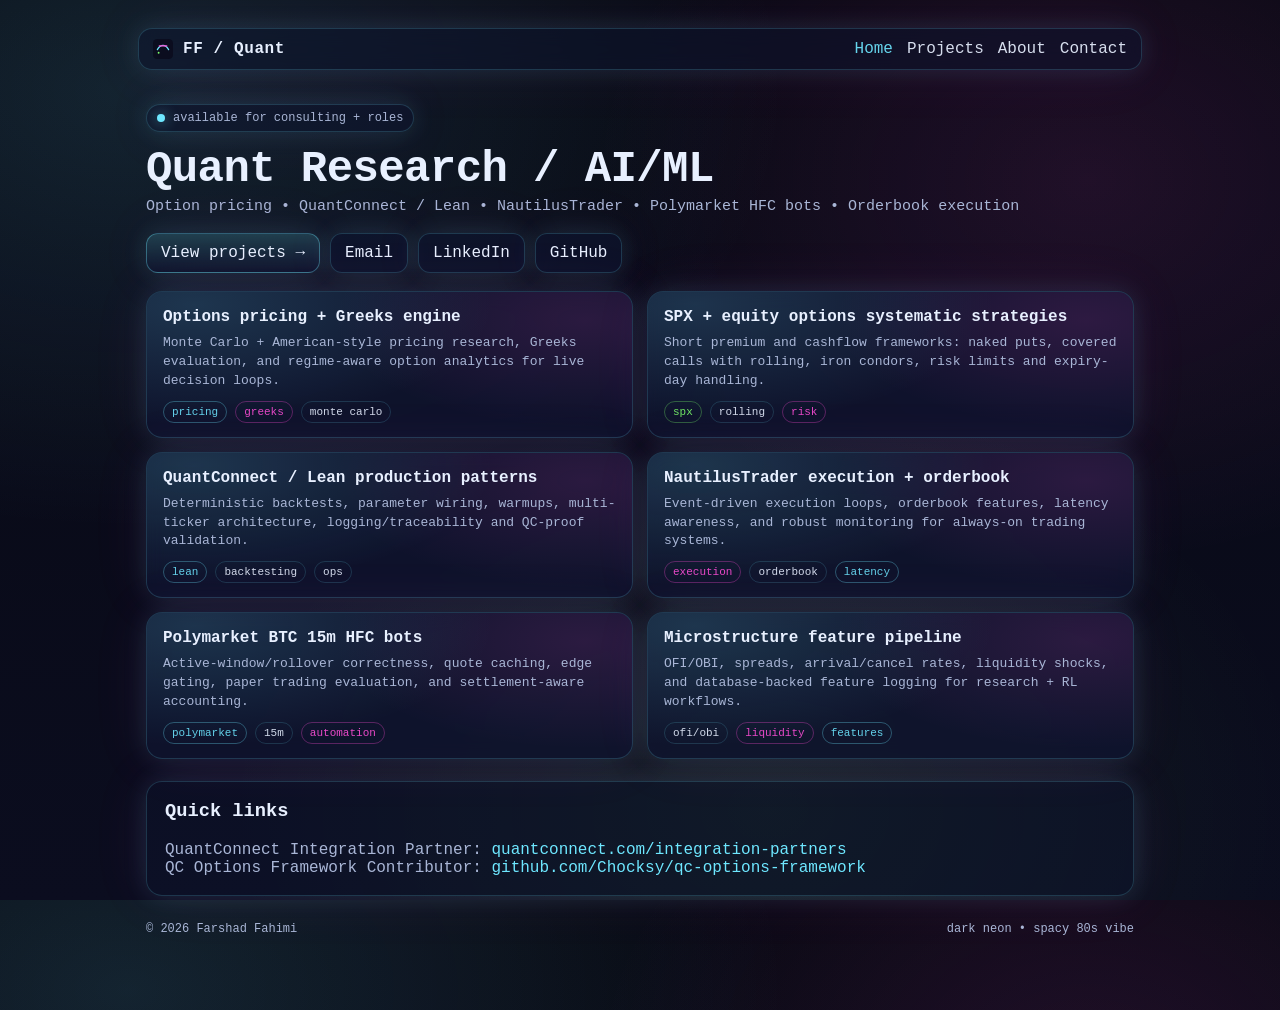
==== index.html @ 7ea34ff3 "Initial neon site" ====
<!doctype html>
<html lang="en">
<head>
  <meta charset="utf-8" />
  <meta name="viewport" content="width=device-width, initial-scale=1" />
  <title>Farshad Fahimi — Quant Research / AI/ML</title>
  <meta name="description" content="Quant Research / AI/ML — Options pricing, QuantConnect/Lean, NautilusTrader, Polymarket HFC bots, orderbook execution."/>
  <link rel="icon" href="/assets/img/favicon.svg" type="image/svg+xml">
  <link rel="stylesheet" href="/assets/css/styles.css" />
</head>
<body>
  <div class="wrap">
    <div class="nav">
      <div class="brand">
        <img src="/assets/img/favicon.svg" alt="logo"/>
        <span>FF / Quant</span>
      </div>
      <div class="links">
        <a class="active" href="/">Home</a>
        <a href="/projects/">Projects</a>
        <a href="/about/">About</a>
        <a href="/contact/">Contact</a>
      </div>
    </div>

    <div class="hero">
      <div class="kicker"><span class="dot"></span> available for consulting + roles</div>
      <h1>Quant Research / AI/ML</h1>
      <h2>Option pricing • QuantConnect / Lean • NautilusTrader • Polymarket HFC bots • Orderbook execution</h2>

      <div class="cta">
        <a class="btn primary" href="/projects/">View projects →</a>
        <a class="btn" href="mailto:farshad.fahimi@gmail.com">Email</a>
        <a class="btn" href="https://www.linkedin.com/in/fafaimi" target="_blank" rel="noreferrer">LinkedIn</a>
        <a class="btn" href="https://github.com/ffahimi" target="_blank" rel="noreferrer">GitHub</a>
      </div>

      <div class="grid">
        <div class="card">
          <h3>Options pricing + Greeks engine</h3>
          <p>Monte Carlo + American-style pricing research, Greeks evaluation, and regime-aware option analytics for live decision loops.</p>
          <div class="tags">
            <span class="tag neon">pricing</span><span class="tag pink">greeks</span><span class="tag">monte carlo</span>
          </div>
        </div>

        <div class="card">
          <h3>SPX + equity options systematic strategies</h3>
          <p>Short premium and cashflow frameworks: naked puts, covered calls with rolling, iron condors, risk limits and expiry-day handling.</p>
          <div class="tags">
            <span class="tag lime">spx</span><span class="tag">rolling</span><span class="tag pink">risk</span>
          </div>
        </div>

        <div class="card">
          <h3>QuantConnect / Lean production patterns</h3>
          <p>Deterministic backtests, parameter wiring, warmups, multi-ticker architecture, logging/traceability and QC-proof validation.</p>
          <div class="tags">
            <span class="tag neon">lean</span><span class="tag">backtesting</span><span class="tag">ops</span>
          </div>
        </div>

        <div class="card">
          <h3>NautilusTrader execution + orderbook</h3>
          <p>Event-driven execution loops, orderbook features, latency awareness, and robust monitoring for always-on trading systems.</p>
          <div class="tags">
            <span class="tag pink">execution</span><span class="tag">orderbook</span><span class="tag neon">latency</span>
          </div>
        </div>

        <div class="card">
          <h3>Polymarket BTC 15m HFC bots</h3>
          <p>Active-window/rollover correctness, quote caching, edge gating, paper trading evaluation, and settlement-aware accounting.</p>
          <div class="tags">
            <span class="tag neon">polymarket</span><span class="tag">15m</span><span class="tag pink">automation</span>
          </div>
        </div>

        <div class="card">
          <h3>Microstructure feature pipeline</h3>
          <p>OFI/OBI, spreads, arrival/cancel rates, liquidity shocks, and database-backed feature logging for research + RL workflows.</p>
          <div class="tags">
            <span class="tag">ofi/obi</span><span class="tag pink">liquidity</span><span class="tag neon">features</span>
          </div>
        </div>
      </div>

      <div class="section">
        <h3 style="margin-top:0;">Quick links</h3>
        <p style="margin:0;color:var(--muted);">
          QuantConnect Integration Partner:
          <a href="https://www.quantconnect.com/integration-partners/" target="_blank" rel="noreferrer">quantconnect.com/integration-partners</a>
          <br/>
          QC Options Framework Contributor:
          <a href="https://github.com/Chocksy/qc-options-framework" target="_blank" rel="noreferrer">github.com/Chocksy/qc-options-framework</a>
        </p>
      </div>

      <div class="footer">
        <span>© <span id="y"></span> Farshad Fahimi</span>
        <span>dark neon • spacy 80s vibe</span>
      </div>
    </div>
  </div>

  <script>
    document.getElementById('y').textContent = new Date().getFullYear();
  </script>
</body>
</html>
---- assets/css/styles.css ----
:root{
  --bg:#070812;
  --bg2:#0b0d1f;
  --card:#0f1430cc;
  --border:rgba(110,231,255,.18);
  --text:#e8f0ff;
  --muted:#a9b6d6;
  --neon:#6ee7ff;
  --pink:#ff4fd8;
  --lime:#7CFF6B;
  --shadow: 0 0 24px rgba(110,231,255,.12), 0 0 60px rgba(255,79,216,.08);
  --radius:16px;
  --max: 1040px;
}

*{ box-sizing:border-box; }
html,body{ height:100%; }
body{
  margin:0;
  font-family: ui-monospace, SFMono-Regular, Menlo, Monaco, Consolas, "Liberation Mono", "Courier New", monospace;
  color:var(--text);
  background:
    radial-gradient(1200px 800px at 10% 10%, rgba(110,231,255,.12), transparent 55%),
    radial-gradient(900px 700px at 85% 20%, rgba(255,79,216,.10), transparent 55%),
    radial-gradient(900px 700px at 60% 90%, rgba(124,255,107,.08), transparent 60%),
    linear-gradient(180deg, var(--bg), var(--bg2));
  overflow-x:hidden;
}

a{ color:var(--neon); text-decoration:none; }
a:hover{ text-decoration:underline; }

.wrap{ max-width:var(--max); margin:0 auto; padding:28px 18px 64px; }

.nav{
  display:flex; align-items:center; justify-content:space-between;
  gap:16px; padding:10px 14px; border:1px solid var(--border);
  border-radius:14px; background:rgba(15,20,48,.5); box-shadow:var(--shadow);
  backdrop-filter: blur(10px);
}
.brand{
  display:flex; align-items:center; gap:10px;
  font-weight:700; letter-spacing:.6px;
}
.brand img{ width:20px; height:20px; }
.links{ display:flex; gap:14px; flex-wrap:wrap; }
.links a{ color:var(--text); opacity:.92; }
.links a.active{ color:var(--neon); }

.hero{ padding:34px 8px 10px; }
.kicker{
  display:inline-flex; gap:8px; align-items:center;
  border:1px solid var(--border);
  padding:6px 10px; border-radius:999px;
  background:rgba(15,20,48,.55);
  box-shadow:var(--shadow);
  color:var(--muted);
  font-size:12px;
}
.dot{
  width:8px; height:8px; border-radius:50%;
  background:var(--neon); box-shadow:0 0 14px rgba(110,231,255,.7);
}

h1{
  margin:14px 0 6px;
  font-size:44px; line-height:1.05;
  letter-spacing:-.6px;
}
h2{
  margin:0 0 18px;
  font-size:15px; font-weight:500;
  color:var(--muted);
}
.cta{
  display:flex; gap:10px; flex-wrap:wrap; margin-top:18px;
}
.btn{
  display:inline-flex; gap:10px; align-items:center; justify-content:center;
  padding:10px 14px;
  border-radius:12px;
  border:1px solid var(--border);
  background:rgba(15,20,48,.65);
  color:var(--text);
  box-shadow:var(--shadow);
}
.btn.primary{
  border-color: rgba(110,231,255,.35);
  background: linear-gradient(180deg, rgba(110,231,255,.18), rgba(15,20,48,.7));
}
.btn:hover{ transform: translateY(-1px); }
.btn:active{ transform: translateY(0px); }

.grid{
  margin-top:18px;
  display:grid;
  grid-template-columns: repeat(12, 1fr);
  gap:14px;
}
.card{
  grid-column: span 6;
  border:1px solid var(--border);
  border-radius: var(--radius);
  background: var(--card);
  box-shadow: var(--shadow);
  padding:16px 16px 14px;
  backdrop-filter: blur(10px);
  position:relative;
  overflow:hidden;
}
.card::before{
  content:"";
  position:absolute; inset:-2px;
  background: radial-gradient(500px 200px at 10% 10%, rgba(110,231,255,.16), transparent 60%),
              radial-gradient(420px 180px at 90% 20%, rgba(255,79,216,.12), transparent 60%);
  pointer-events:none;
}
.card > *{ position:relative; }
.card h3{ margin:0 0 8px; font-size:16px; }
.card p{ margin:0; color:var(--muted); font-size:13px; line-height:1.45; }
.tags{ margin-top:10px; display:flex; gap:8px; flex-wrap:wrap; }
.tag{
  font-size:11px;
  padding:4px 8px;
  border-radius:999px;
  border:1px solid var(--border);
  color:var(--text);
  opacity:.9;
}
.tag.neon{ border-color: rgba(110,231,255,.35); color: var(--neon); }
.tag.pink{ border-color: rgba(255,79,216,.35); color: var(--pink); }
.tag.lime{ border-color: rgba(124,255,107,.35); color: var(--lime); }

.section{
  margin-top:22px;
  border:1px solid var(--border);
  border-radius: var(--radius);
  background: rgba(15,20,48,.45);
  box-shadow: var(--shadow);
  padding: 18px;
}

.footer{
  margin-top:26px;
  color:var(--muted);
  font-size:12px;
  display:flex;
  justify-content:space-between;
  gap:10px;
  flex-wrap:wrap;
}

@media (max-width: 860px){
  h1{ font-size:36px; }
  .card{ grid-column: span 12; }
}
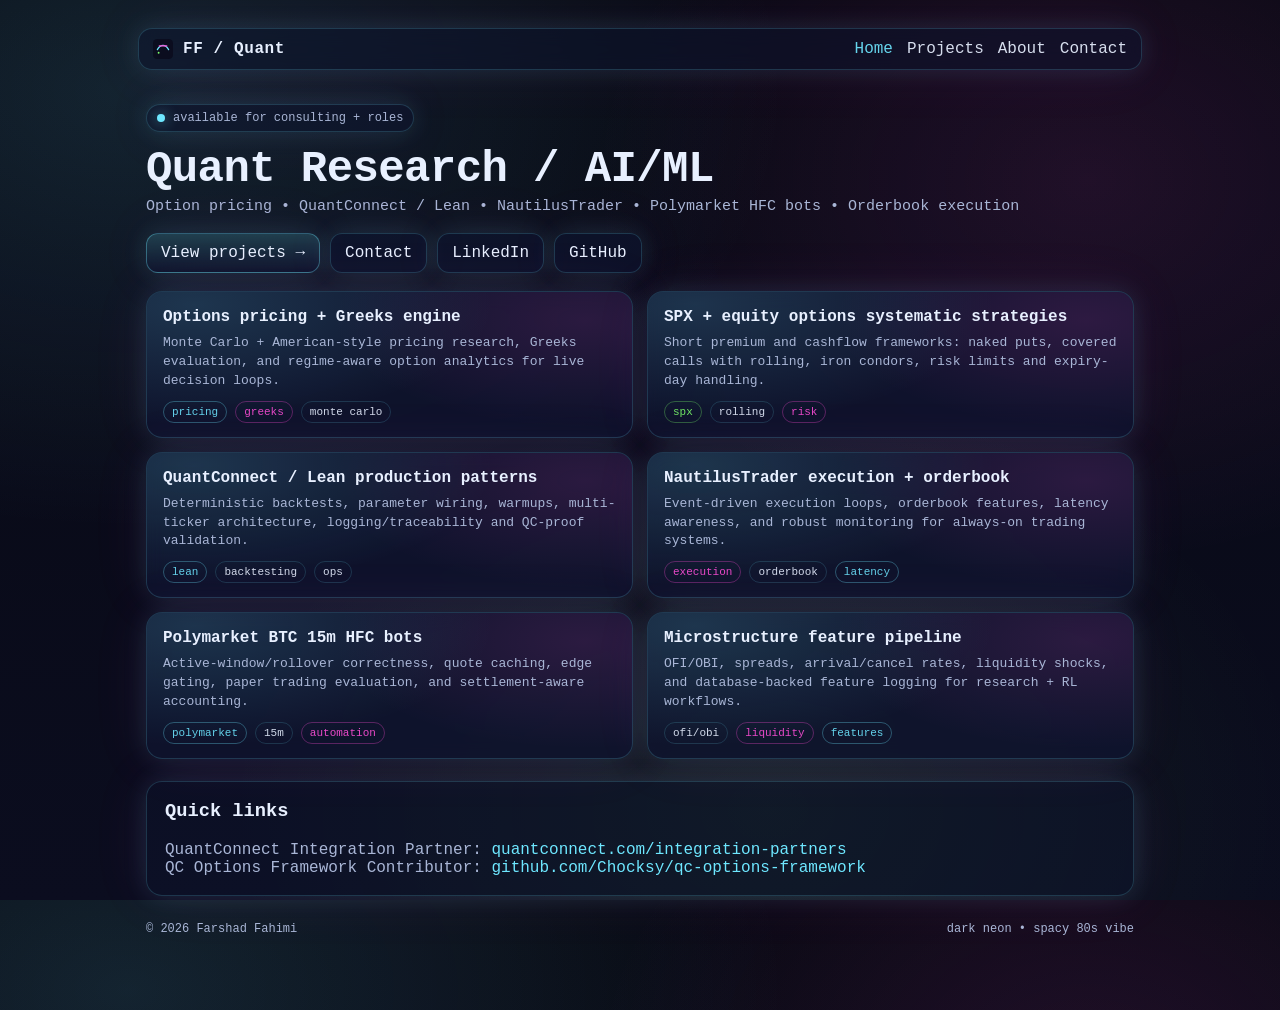
==== commit b8437375: "updating the email to contact form" ====
--- a/index.html
+++ b/index.html
@@ -30,7 +30,7 @@
 
       <div class="cta">
         <a class="btn primary" href="/projects/">View projects →</a>
-        <a class="btn" href="mailto:farshad.fahimi@gmail.com">Email</a>
+        <a class="btn" href="/contact/">Contact</a>
         <a class="btn" href="https://www.linkedin.com/in/fafaimi" target="_blank" rel="noreferrer">LinkedIn</a>
         <a class="btn" href="https://github.com/ffahimi" target="_blank" rel="noreferrer">GitHub</a>
       </div>
--- a/assets/css/styles.css
+++ b/assets/css/styles.css
@@ -153,4 +153,44 @@
 @media (max-width: 860px){
   h1{ font-size:36px; }
   .card{ grid-column: span 12; }
+}
+
+
+/* --- Contact form --- */
+.form{
+  display:grid;
+  gap:10px;
+  margin-top:10px;
+}
+label{
+  font-size:12px;
+  color:var(--muted);
+}
+input, textarea{
+  width:100%;
+  padding:10px 12px;
+  border-radius:12px;
+  border:1px solid var(--border);
+  background:rgba(15,20,48,.55);
+  color:var(--text);
+  box-shadow: 0 0 18px rgba(110,231,255,.06);
+  outline:none;
+}
+input:focus, textarea:focus{
+  border-color: rgba(110,231,255,.45);
+  box-shadow: 0 0 24px rgba(110,231,255,.12), 0 0 40px rgba(255,79,216,.06);
+}
+textarea{ min-height:140px; resize:vertical; }
+.form-row{
+  display:grid;
+  grid-template-columns: 1fr 1fr;
+  gap:10px;
+}
+@media (max-width: 860px){
+  .form-row{ grid-template-columns: 1fr; }
+}
+.notice{
+  font-size:12px;
+  color:var(--muted);
+  margin-top:8px;
 }
